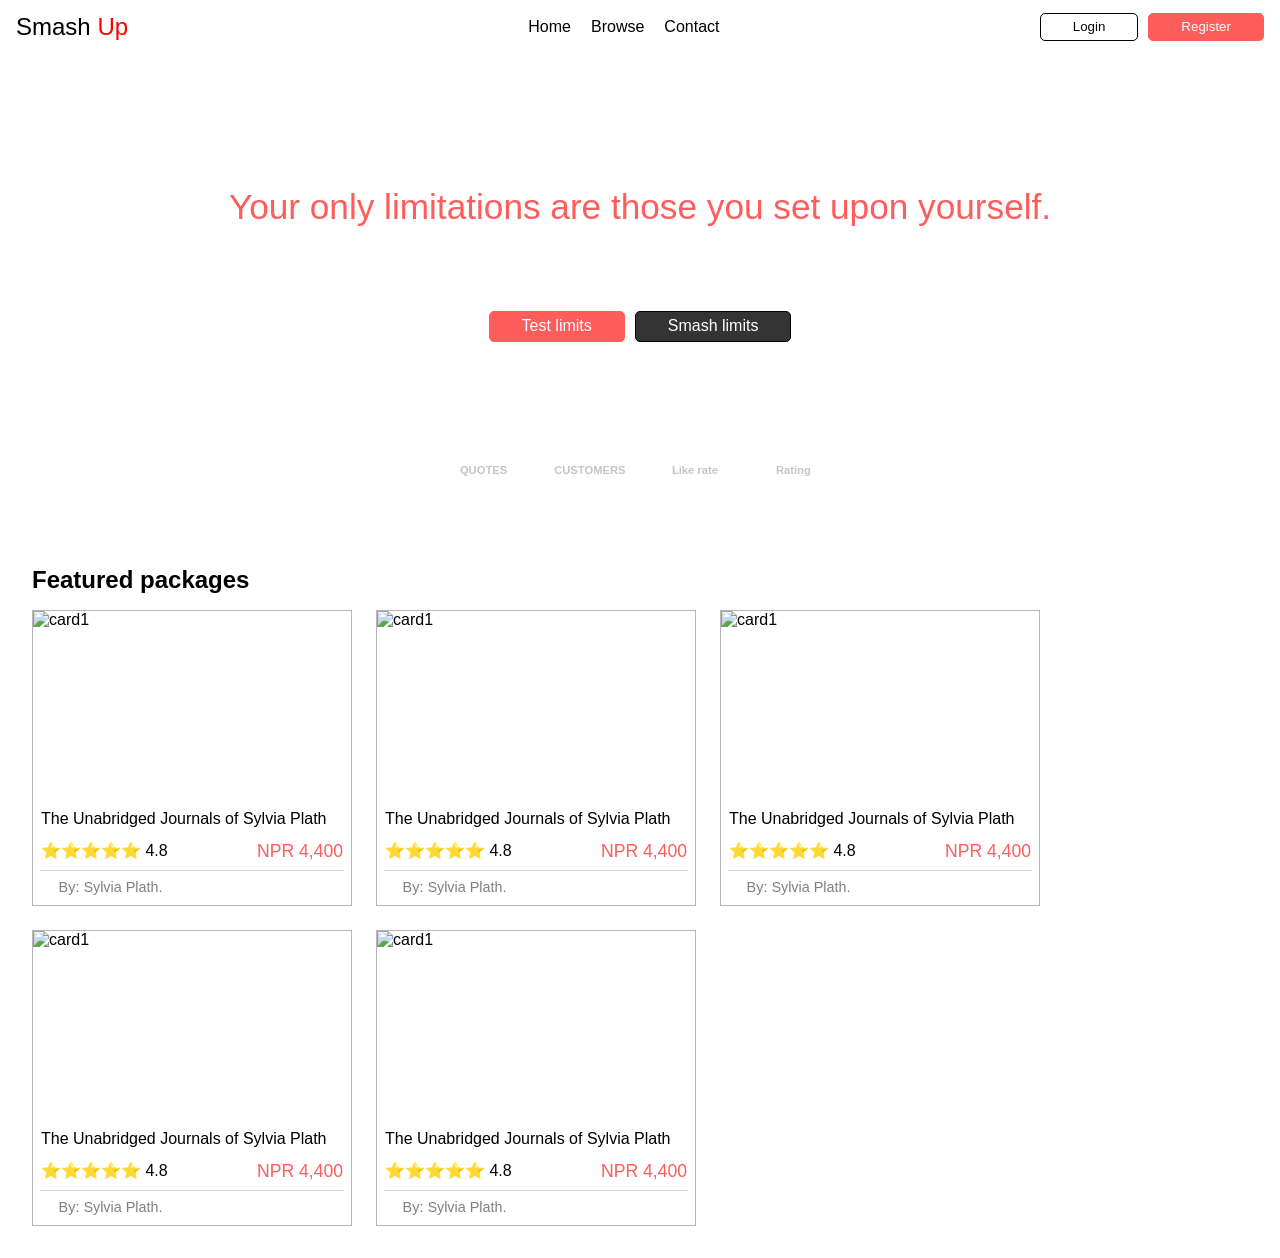
==== smashUp/index.html @ ab324b08 "partial smashUp design  completed" ====
<!doctype html>
<html lang="en">
  <head>
    <meta charset="UTF-8" />
    <meta name="viewport" content="width=device-width, initial-scale=1.0" />
    <link rel="stylesheet" href="../gobal.css" />
    <link rel="stylesheet" href="style.css" />
    <title>Smash up</title>
  </head>
  <body>
    <nav>
      <div style="font-size: 1.5rem">
        <span>Smash</span> <span style="color: red">Up</span>
      </div>
      <ul class="links">
        <li>Home</li>
        <li>Browse</li>
        <li>Contact</li>
      </ul>
      <div class="navBtns">
        <button class="primary">Login</button>
        <button class="secondary">Register</button>
      </div>
    </nav>
    <!-- Below nav bar -->

    <div class="about">
      <div class="quote">
        <p>Believe in your infinite potential.</p>
        <p style="font-size: 2.2rem; color: #ff5c5c">
          Your only limitations are those you set upon yourself.
        </p>
      </div>
      <div class="smallQuote">
        Believe in yourself, your abilities and your own potential. Never let
        self-doubt hold you captive. You are worthy of all that you dream of and
        hope for.
      </div>
      <div class="aboutBtns">
        <button class="secondary">Test limits</button>
        <button class="primary" style="background-color: #343434; color: white">
          Smash limits
        </button>
      </div>
      <div
        style="
          background-color: white;
          height: 1.5px;
          width: 100%;
          opacity: 0.18;
          margin-top: 2rem;
        "
      ></div>
      <div class="stats">
        <div>
          50+
          <p>QUOTES</p>
        </div>
        <div>
          5k
          <p>CUSTOMERS</p>
        </div>
        <div>
          95%
          <p>Like rate</p>
        </div>
        <div>
          4.5*
          <p>Rating</p>
        </div>
      </div>
    </div>
    <!-- Featured packages -->
    <div class="packages">
      <h2>Featured packages</h2>
      <div class="cards">
        <div class="card">
          <div class="cardImg">
            <img
              src="https://t4.ftcdn.net/jpg/07/15/46/61/360_F_715466186_xpLznUuqiA5ASGG9DcxaxPcdkN6RfTl3.jpg"
              alt="card1"
            />
          </div>
          <div class="cardDescription">
            <div class="cardTitle">The Unabridged Journals of Sylvia Plath</div>
            <div class="cardStats">
              <div>⭐⭐⭐⭐⭐ 4.8</div>
              <span class="cardCost"> NPR 4,400 </span>
            </div>
            <div
              style="
                background-color: black;
                height: 1px;
                width: 100%;
                opacity: 0.18;
                margin-top: 0.5rem;
              "
            ></div>
            <div class="cardCredit">By: Sylvia Plath.</div>
          </div>
        </div>
        <div class="card">
          <div class="cardImg">
            <img
              src="https://t4.ftcdn.net/jpg/07/15/46/61/360_F_715466186_xpLznUuqiA5ASGG9DcxaxPcdkN6RfTl3.jpg"
              alt="card1"
            />
          </div>
          <div class="cardDescription">
            <div class="cardTitle">The Unabridged Journals of Sylvia Plath</div>
            <div class="cardStats">
              <div>⭐⭐⭐⭐⭐ 4.8</div>
              <span class="cardCost"> NPR 4,400 </span>
            </div>
            <div
              style="
                background-color: black;
                height: 1px;
                width: 100%;
                opacity: 0.18;
                margin-top: 0.5rem;
              "
            ></div>
            <div class="cardCredit">By: Sylvia Plath.</div>
          </div>
        </div>
        <div class="card">
          <div class="cardImg">
            <img
              src="https://t4.ftcdn.net/jpg/07/15/46/61/360_F_715466186_xpLznUuqiA5ASGG9DcxaxPcdkN6RfTl3.jpg"
              alt="card1"
            />
          </div>
          <div class="cardDescription">
            <div class="cardTitle">The Unabridged Journals of Sylvia Plath</div>
            <div class="cardStats">
              <div>⭐⭐⭐⭐⭐ 4.8</div>
              <span class="cardCost"> NPR 4,400 </span>
            </div>
            <div
              style="
                background-color: black;
                height: 1px;
                width: 100%;
                opacity: 0.18;
                margin-top: 0.5rem;
              "
            ></div>
            <div class="cardCredit">By: Sylvia Plath.</div>
          </div>
        </div>
        <div class="card">
          <div class="cardImg">
            <img
              src="https://t4.ftcdn.net/jpg/07/15/46/61/360_F_715466186_xpLznUuqiA5ASGG9DcxaxPcdkN6RfTl3.jpg"
              alt="card1"
            />
          </div>
          <div class="cardDescription">
            <div class="cardTitle">The Unabridged Journals of Sylvia Plath</div>
            <div class="cardStats">
              <div>⭐⭐⭐⭐⭐ 4.8</div>
              <span class="cardCost"> NPR 4,400 </span>
            </div>
            <div
              style="
                background-color: black;
                height: 1px;
                width: 100%;
                opacity: 0.18;
                margin-top: 0.5rem;
              "
            ></div>
            <div class="cardCredit">By: Sylvia Plath.</div>
          </div>
        </div>
        <div class="card">
          <div class="cardImg">
            <img
              src="https://t4.ftcdn.net/jpg/07/15/46/61/360_F_715466186_xpLznUuqiA5ASGG9DcxaxPcdkN6RfTl3.jpg"
              alt="card1"
            />
          </div>
          <div class="cardDescription">
            <div class="cardTitle">The Unabridged Journals of Sylvia Plath</div>
            <div class="cardStats">
              <div>⭐⭐⭐⭐⭐ 4.8</div>
              <span class="cardCost"> NPR 4,400 </span>
            </div>
            <div
              style="
                background-color: black;
                height: 1px;
                width: 100%;
                opacity: 0.18;
                margin-top: 0.5rem;
              "
            ></div>
            <div class="cardCredit">By: Sylvia Plath.</div>
          </div>
        </div>
      </div>
    </div>
    <!-- Browse -->
     
  </body>
</html>
---- gobal.css ----
* {
  padding: 0;
  margin: 0;
  box-sizing: border-box;
}
---- smashUp/style.css ----
* {
  font-family: "Gill Sans", "Gill Sans MT", Calibri, "Trebuchet MS", sans-serif;
}

nav {
  display: flex;
  justify-content: space-between;
  align-items: center;
  padding: 0.8rem 1rem 0.8rem 1rem;
}
.links {
  display: flex;
  list-style: none;
  gap: 20px;
  align-items: center;
  margin-left: 5rem;
}
.links > li {
  cursor: pointer;
  &:hover {
    color: #ff5c5c;
  }
}
button {
  border: none;
  padding: 0.35rem 2rem;
  border-radius: 5px;
  cursor: pointer;
}
.navBtns {
  display: flex;
  align-items: center;
  gap: 10px;
}
.primary {
  background-color: white;
  border: 0.4px solid black;
}
.secondary {
  background-color: #ff5c5c;
  color: white;
  border: 0.4px solid #ff5c5c;
}

.about{
    height: 30rem;
    background: url("https://coolbackgrounds.io/images/compute-ea4c57a4.png");
    background-repeat: no-repeat;
    background-position: top right;
    padding: 1rem;
    color: white;
    display: flex;
    flex-direction: column;
    align-items: center;
    gap: 10px;
}
.quote{
    text-align: center;
    margin-top: 5rem;
    font-size: 2rem;

}

.smallQuote{
 width: 35%;
}

.aboutBtns{
    margin-top: 10px;
    display: flex;
    gap: 10px;
    align-items: center;
}
.aboutBtns button{
    font-size: 1rem;
}
.stats{
    display: flex;
    align-items: center;
    gap:2.5rem;
    margin-top: 2rem;
}
.stats div{
    font-size: 2rem;
}
.stats div p{
    font-size: 0.7rem;
    color: gray;
    opacity: 0.45;
    font-weight: bold;
    margin-left: 0.4rem;
}
.packages{
    padding: 2rem;
}
.cards{
    margin-top: 1rem;
    display: flex;
    gap: 1.5rem;
    flex-wrap: wrap;
}
.card{
    width: 20rem;
    height: 18.5rem;
    border: 1px solid #B6B6B6;
}
.cardImg{
    height: 65%;
}
.cardImg img{
    width: 100%;
    height: 100%;
    object-fit: cover;
}
.cardDescription{
    padding: 0.5rem;
}
.cardStats{
    margin-top: 0.8rem;
    display: flex;
    justify-content: space-between;
}
.cardCost{
    color: #ff5c5c;
    font-size: 1.1rem;
}
.cardCredit{
    margin-top: 0.5rem;
    font-size: 0.9rem;
    color: grey;
    margin-left: 1.1rem;
}
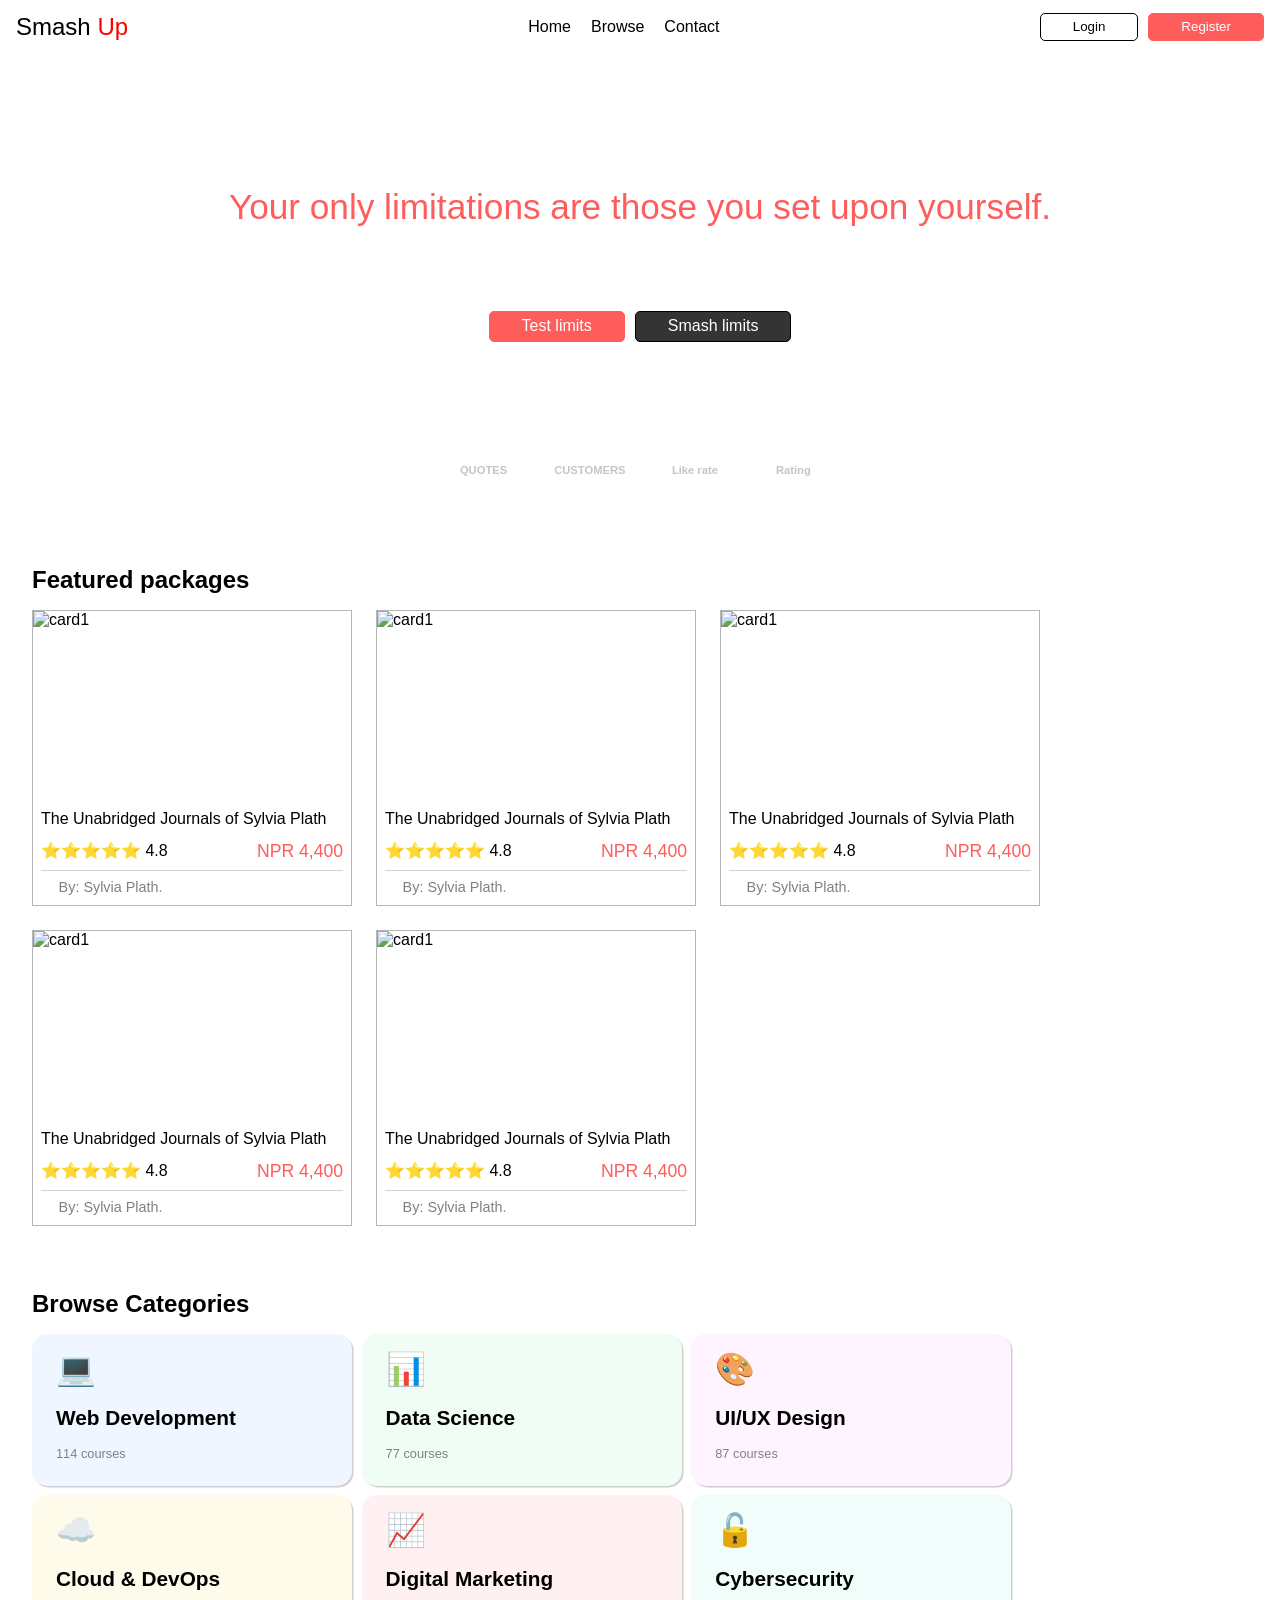
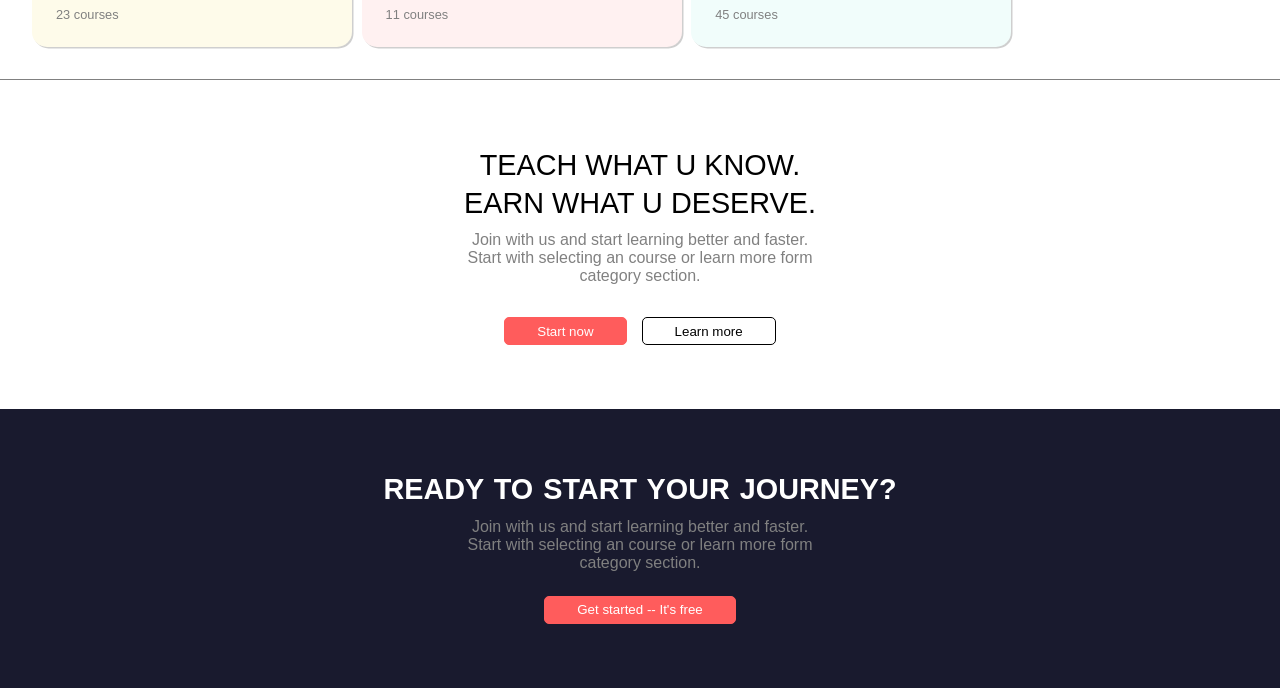
==== commit 0d4f2bd0: "smashUp design  completed" ====
--- a/smashUp/index.html
+++ b/smashUp/index.html
@@ -202,6 +202,64 @@
       </div>
     </div>
     <!-- Browse -->
-     
+    <div class="browse">
+      <h2>Browse Categories</h2>
+
+      <div class="cards" style="gap: 0.6rem">
+        <div class="categoryCard" style="background-color: #eff6ff">
+          <div class="icon">💻</div>
+          <div class="categoryTitle">Web Development</div>
+          <span class="categoryAmount">114 courses</span>
+        </div>
+
+        <div class="categoryCard" style="background-color: #f0fdf4">
+          <div class="icon">📊</div>
+          <div class="categoryTitle">Data Science</div>
+          <span class="categoryAmount">77 courses</span>
+        </div>
+        <div class="categoryCard" style="background-color: #fef4ff">
+          <div class="icon">🎨</div>
+          <div class="categoryTitle">UI/UX Design</div>
+          <span class="categoryAmount">87 courses</span>
+        </div>
+        <div class="categoryCard" style="background-color: #fefbea">
+          <div class="icon">☁️</div>
+          <div class="categoryTitle">Cloud & DevOps</div>
+          <span class="categoryAmount">23 courses</span>
+        </div>
+        <div class="categoryCard" style="background-color: #fff1f1">
+          <div class="icon">📈</div>
+          <div class="categoryTitle">Digital Marketing</div>
+          <span class="categoryAmount">11 courses</span>
+        </div>
+        <div class="categoryCard" style="background-color: #f1fdfb">
+          <div class="icon">🔓</div>
+          <div class="categoryTitle">Cybersecurity</div>
+          <span class="categoryAmount">45 courses</span>
+        </div>
+      </div>
+    </div>
+    <!-- above footer -->
+    <div class="additionalInfo">
+      <p>teach what u know.</p>
+      <p>earn what u deserve.</p>
+      <span
+        >Join with us and start learning better and faster. Start with selecting
+        an course or learn more form category section.</span
+      >
+      <div>
+        <button class="secondary">Start now</button>
+        <button class="primary">Learn more</button>
+      </div>
+    </div>
+    <!-- Footer -->
+    <footer>
+      <h2>ready to start your journey?</h2>
+      <span
+        >Join with us and start learning better and faster. Start with selecting
+        an course or learn more form category section.</span
+      >
+      <button class="secondary">Get started -- It's free</button>
+    </footer>
   </body>
 </html>
--- a/smashUp/style.css
+++ b/smashUp/style.css
@@ -42,91 +42,157 @@
   border: 0.4px solid #ff5c5c;
 }
 
-.about{
-    height: 30rem;
-    background: url("https://coolbackgrounds.io/images/compute-ea4c57a4.png");
-    background-repeat: no-repeat;
-    background-position: top right;
-    padding: 1rem;
-    color: white;
-    display: flex;
-    flex-direction: column;
-    align-items: center;
-    gap: 10px;
+.about {
+  height: 30rem;
+  background: url("https://coolbackgrounds.io/images/compute-ea4c57a4.png");
+  background-repeat: no-repeat;
+  background-position: top right;
+  padding: 1rem;
+  color: white;
+  display: flex;
+  flex-direction: column;
+  align-items: center;
+  gap: 10px;
 }
-.quote{
-    text-align: center;
-    margin-top: 5rem;
-    font-size: 2rem;
-
+.quote {
+  text-align: center;
+  margin-top: 5rem;
+  font-size: 2rem;
 }
 
-.smallQuote{
- width: 35%;
+.smallQuote {
+  width: 35%;
 }
 
-.aboutBtns{
-    margin-top: 10px;
-    display: flex;
-    gap: 10px;
-    align-items: center;
+.aboutBtns {
+  margin-top: 10px;
+  display: flex;
+  gap: 10px;
+  align-items: center;
 }
-.aboutBtns button{
-    font-size: 1rem;
+.aboutBtns button {
+  font-size: 1rem;
 }
-.stats{
-    display: flex;
-    align-items: center;
-    gap:2.5rem;
-    margin-top: 2rem;
+.stats {
+  display: flex;
+  align-items: center;
+  gap: 2.5rem;
+  margin-top: 2rem;
 }
-.stats div{
-    font-size: 2rem;
+.stats div {
+  font-size: 2rem;
 }
-.stats div p{
-    font-size: 0.7rem;
-    color: gray;
-    opacity: 0.45;
-    font-weight: bold;
-    margin-left: 0.4rem;
+.stats div p {
+  font-size: 0.7rem;
+  color: gray;
+  opacity: 0.45;
+  font-weight: bold;
+  margin-left: 0.4rem;
 }
-.packages{
-    padding: 2rem;
+.packages,
+.browse {
+  padding: 2rem;
 }
-.cards{
-    margin-top: 1rem;
-    display: flex;
-    gap: 1.5rem;
-    flex-wrap: wrap;
+.cards {
+  margin-top: 1rem;
+  display: flex;
+  gap: 1.5rem;
+  flex-wrap: wrap;
 }
-.card{
-    width: 20rem;
-    height: 18.5rem;
-    border: 1px solid #B6B6B6;
+.card {
+  width: 20rem;
+  height: 18.5rem;
+  border: 1px solid #b6b6b6;
 }
-.cardImg{
-    height: 65%;
+.cardImg {
+  height: 65%;
 }
-.cardImg img{
-    width: 100%;
-    height: 100%;
-    object-fit: cover;
+.cardImg img {
+  width: 100%;
+  height: 100%;
+  object-fit: cover;
 }
-.cardDescription{
-    padding: 0.5rem;
+.cardDescription {
+  padding: 0.5rem;
 }
-.cardStats{
-    margin-top: 0.8rem;
-    display: flex;
-    justify-content: space-between;
+.cardStats {
+  margin-top: 0.8rem;
+  display: flex;
+  justify-content: space-between;
 }
-.cardCost{
-    color: #ff5c5c;
-    font-size: 1.1rem;
+.cardCost {
+  color: #ff5c5c;
+  font-size: 1.1rem;
 }
-.cardCredit{
-    margin-top: 0.5rem;
-    font-size: 0.9rem;
-    color: grey;
-    margin-left: 1.1rem;
+.cardCredit {
+  margin-top: 0.5rem;
+  font-size: 0.9rem;
+  color: grey;
+  margin-left: 1.1rem;
+}
+.categoryCard {
+  display: flex;
+  flex-direction: column;
+  width: 20rem;
+  height: 9.5rem;
+  padding: 1rem 1.5rem;
+  gap: 0.8rem;
+  border-radius: 15px;
+  box-shadow: 1.5px 1.5px #cfcfcf;
+  cursor: pointer;
+}
+.categoryCard .icon {
+  font-size: 2rem;
+  margin-bottom: 5px;
+}
+.categoryCard .categoryTitle {
+  font-size: 1.3rem;
+  font-weight: bold;
+}
+.categoryCard .categoryAmount {
+  margin-top: 0.2rem;
+  color: grey;
+  font-size: 0.8rem;
+}
+.additionalInfo {
+  border-top: 0.5px solid grey;
+  padding: 4rem 2rem;
+  display: flex;
+  flex-direction: column;
+  align-items: center;
+}
+.additionalInfo p {
+  text-transform: uppercase;
+  font-size: 1.8rem;
+  font-style: bold;
+  margin-top: 0.3rem;
+}
+.additionalInfo span, footer span {
+  width: 30%;
+  margin-top: 0.7rem;
+  color: grey;
+  text-align: center;
+}
+.additionalInfo div {
+  margin-top: 2rem;
+  display: flex;
+  gap: 15px;
+}
+footer {
+  padding: 4rem 2rem;
+   display: flex;
+   flex-direction: column;
+   align-items: center;
+  background-color: #191a2e;
+}
+footer h2 {
+  text-transform: uppercase;
+  font-size: 1.8rem;
+  font-style: bold;
+  color: white;
+  word-spacing: 2px;
+}
+
+footer button{
+    margin-top: 1.5rem;
 }
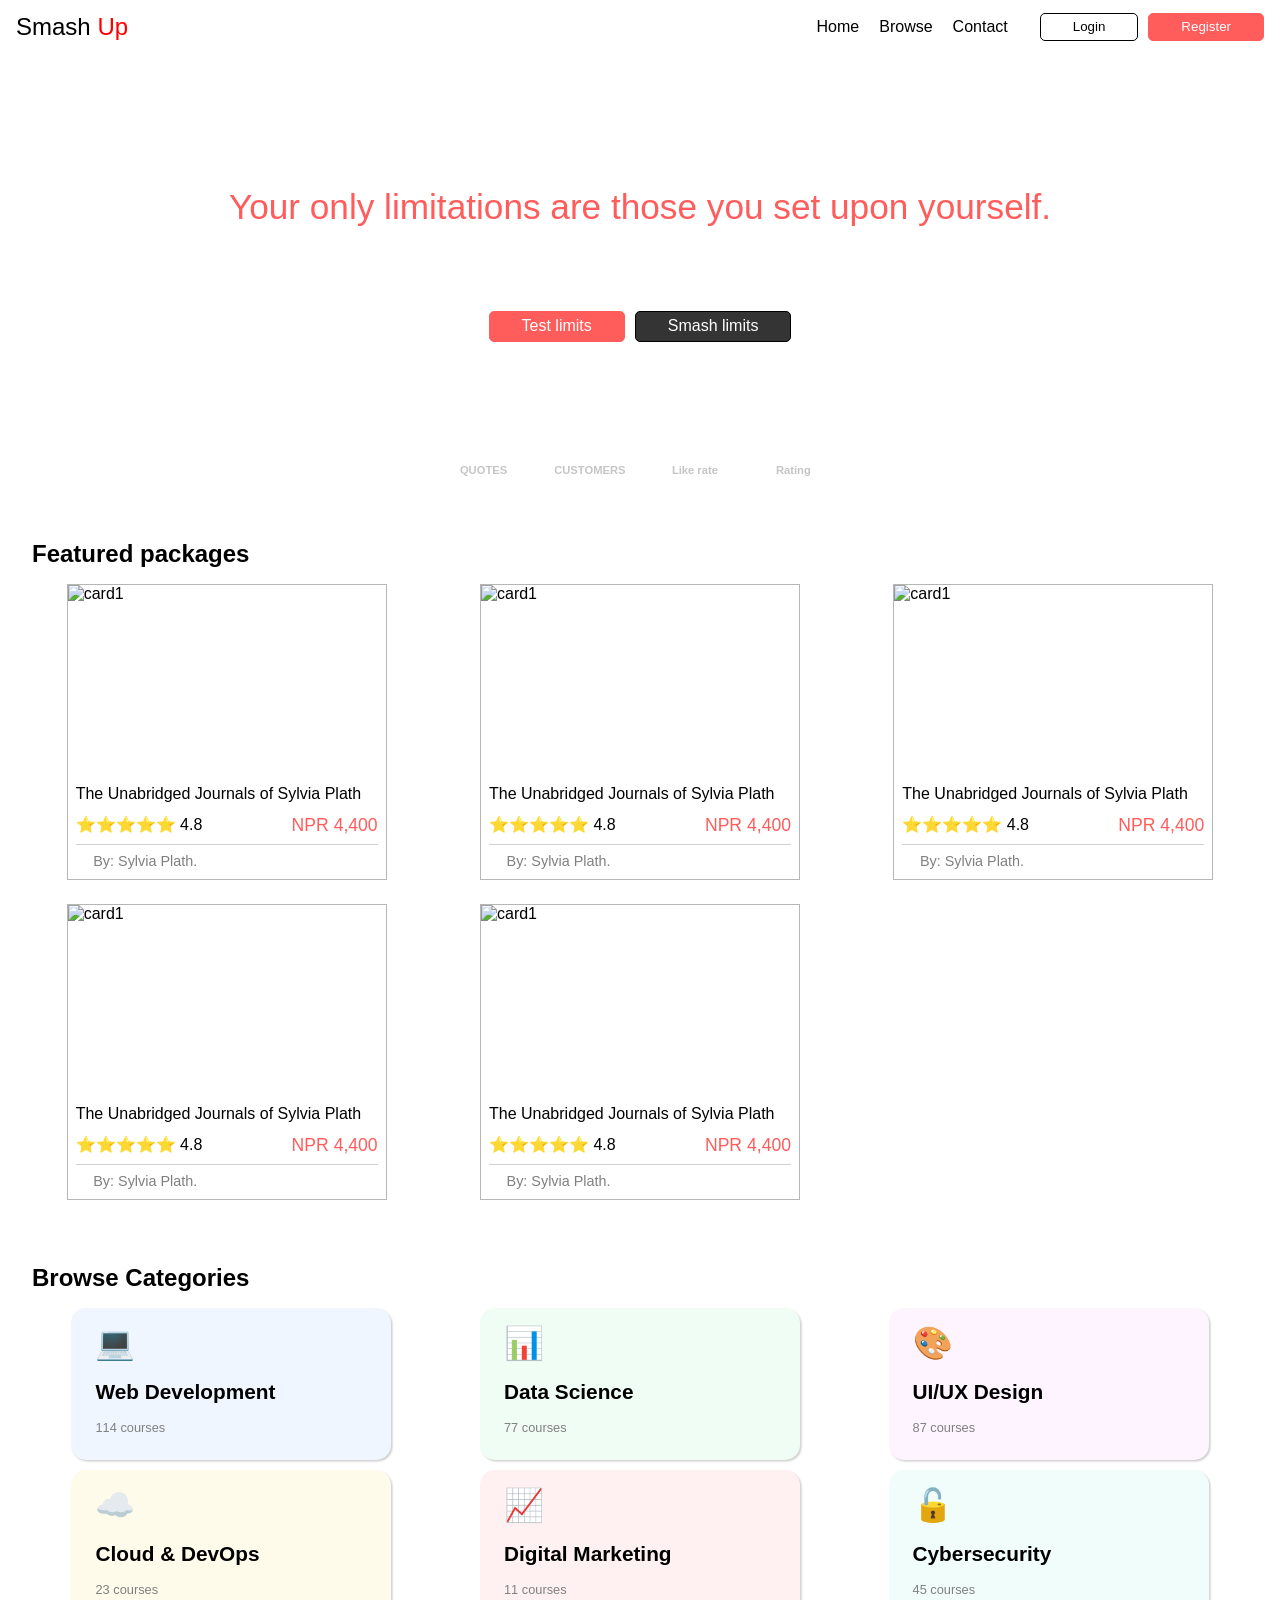
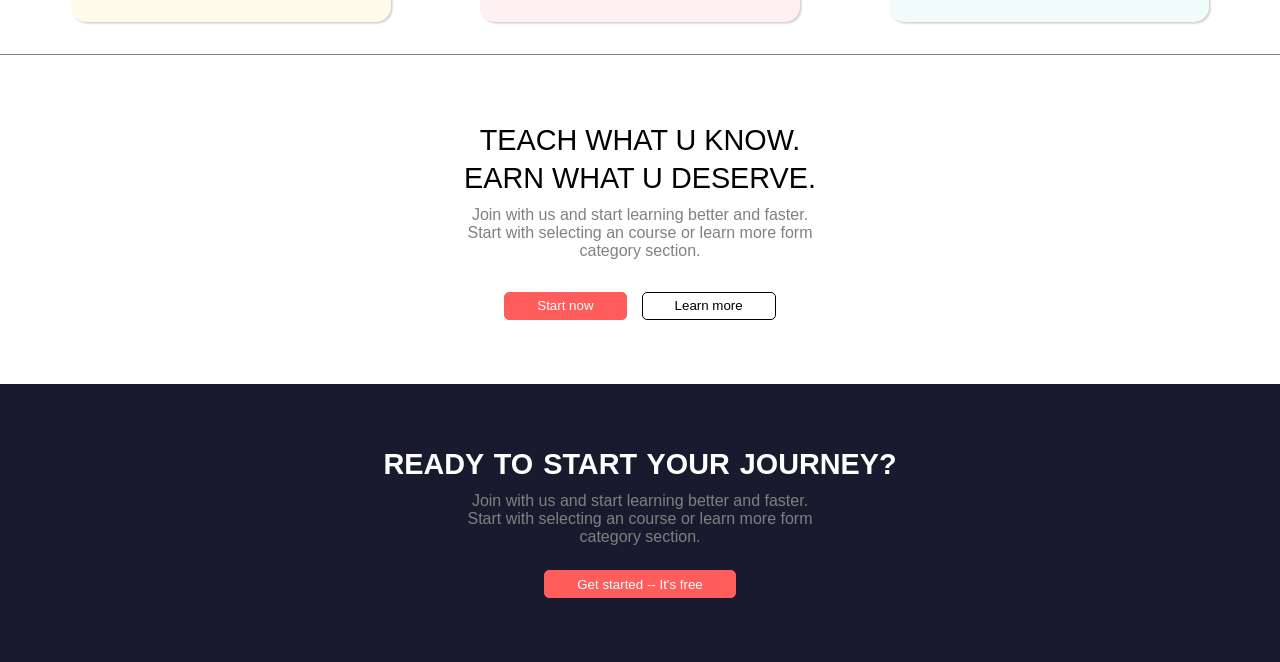
==== commit 7809c838: "dynamic nav system on mobile deivces" ====
--- a/smashUp/index.html
+++ b/smashUp/index.html
@@ -5,6 +5,13 @@
     <meta name="viewport" content="width=device-width, initial-scale=1.0" />
     <link rel="stylesheet" href="../gobal.css" />
     <link rel="stylesheet" href="style.css" />
+    <link
+      rel="stylesheet"
+      href="https://cdnjs.cloudflare.com/ajax/libs/font-awesome/7.3.1/css/all.min.css"
+      integrity="sha512-QeR2VH+lsBE5LSAe1Q5EnTBbe7XTBubt8dG93Y7gidSgdMCr8nVqKcfKAMyN96SV8KDbZVTDXChatu5G2KQGzg=="
+      crossorigin="anonymous"
+      referrerpolicy="no-referrer"
+    />
     <title>Smash up</title>
   </head>
   <body>
@@ -12,15 +19,25 @@
       <div style="font-size: 1.5rem">
         <span>Smash</span> <span style="color: red">Up</span>
       </div>
-      <ul class="links">
-        <li>Home</li>
-        <li>Browse</li>
-        <li>Contact</li>
-      </ul>
-      <div class="navBtns">
-        <button class="primary">Login</button>
-        <button class="secondary">Register</button>
-      </div>
+      <div class="sideBarNav">
+        <ul class="links">
+          <li>Home</li>
+          <li>Browse</li>
+          <li>Contact</li>
+        </ul>
+        <div class="navBtns">
+          <button class="primary">Login</button>
+          <button class="secondary">Register</button>
+        </div>
+        <button class="sideBarNavCloseBtn">
+          <i class="fa-solid fa-xmark"></i>
+        </button>
+      </div>
+
+      <button class="sideBarNavOpenBtn">
+        <i class="fa-solid fa-bars"></i>
+      </button>
+      <div class="dummyBg"></div>
     </nav>
     <!-- Below nav bar -->
 
@@ -261,5 +278,21 @@
       >
       <button class="secondary">Get started -- It's free</button>
     </footer>
+    <script>
+   const openBtn = document.querySelector(".sideBarNavOpenBtn");
+   const closeBtn = document.querySelector(".sideBarNavCloseBtn");
+   const sideBarNav = document.querySelector(".sideBarNav");
+   const dummyBg = document.querySelector(".dummyBg")
+   openBtn.addEventListener("click",()=>{
+    sideBarNav.style.right = "0"
+    dummyBg.style.visibility = "visible"
+    dummyBg.style.opacity = "0.8"
+   })
+   closeBtn.addEventListener("click",()=>{
+    sideBarNav.style.right = "-200px"
+    dummyBg.style.visibility = "hidden"
+    dummyBg.style.opacity = "0"
+   })
+    </script>
   </body>
 </html>
--- a/gobal.css
+++ b/gobal.css
@@ -2,4 +2,5 @@
   padding: 0;
   margin: 0;
   box-sizing: border-box;
+  font-family: "Gill Sans", "Gill Sans MT", Calibri, "Trebuchet MS", sans-serif;
 }
--- a/smashUp/style.css
+++ b/smashUp/style.css
@@ -7,6 +7,12 @@
   justify-content: space-between;
   align-items: center;
   padding: 0.8rem 1rem 0.8rem 1rem;
+}
+.sideBarNav {
+  display: flex;
+  justify-content: space-between;
+  align-items: center;
+  gap: 2rem;
 }
 .links {
   display: flex;
@@ -43,11 +49,13 @@
 }
 
 .about {
-  height: 30rem;
+  height: calc(fit-content+20rem);
+
   background: url("https://coolbackgrounds.io/images/compute-ea4c57a4.png");
   background-repeat: no-repeat;
   background-position: top right;
   padding: 1rem;
+  padding-bottom: 2rem;
   color: white;
   display: flex;
   flex-direction: column;
@@ -95,9 +103,11 @@
 }
 .cards {
   margin-top: 1rem;
-  display: flex;
+  display: grid;
+  grid-template-columns: repeat(4, 1fr);
+  width: 100%;
   gap: 1.5rem;
-  flex-wrap: wrap;
+  justify-items: center;
 }
 .card {
   width: 20rem;
@@ -138,7 +148,7 @@
   padding: 1rem 1.5rem;
   gap: 0.8rem;
   border-radius: 15px;
-  box-shadow: 1.5px 1.5px #cfcfcf;
+  box-shadow: 1.5px 1.5px 2px #cfcfcf;
   cursor: pointer;
 }
 .categoryCard .icon {
@@ -166,8 +176,10 @@
   font-size: 1.8rem;
   font-style: bold;
   margin-top: 0.3rem;
-}
-.additionalInfo span, footer span {
+  text-align: center;
+}
+.additionalInfo span,
+footer span {
   width: 30%;
   margin-top: 0.7rem;
   color: grey;
@@ -180,9 +192,9 @@
 }
 footer {
   padding: 4rem 2rem;
-   display: flex;
-   flex-direction: column;
-   align-items: center;
+  display: flex;
+  flex-direction: column;
+  align-items: center;
   background-color: #191a2e;
 }
 footer h2 {
@@ -191,8 +203,112 @@
   font-style: bold;
   color: white;
   word-spacing: 2px;
-}
-
-footer button{
-    margin-top: 1.5rem;
-}+  text-align: center;
+}
+
+footer button {
+  margin-top: 1.5rem;
+}
+/* SideNavBar added */
+
+.sideBarNavOpenBtn,
+.sideBarNavCloseBtn {
+  font-size: 1.5rem;
+  border: none;
+  background-color: transparent;
+  outline: none;
+  display: none;
+}
+
+.sideBarNavCloseBtn {
+  color: white;
+  position: absolute;
+  top: -20px;
+  right: -20px;
+  padding: 2rem;
+  font-size: 2rem;
+}
+.dummyBg {
+  position: fixed;
+  visibility: hidden;
+  inset: 0;
+  z-index: 1;
+  opacity: 0;
+  background-color: rgb(0, 0, 0);
+  filter: blur(0.2rem);
+  transition: all 0.2s ease-in-out;
+}
+@media screen and (min-width: 1024px) {
+  .dummyBg{
+      visibility: hidden !important;
+      opacity: 0 !important;
+  }
+  .cards {
+    grid-template-columns: repeat(3, 1fr);
+  }
+  .about {
+    background-repeat: repeat;
+  }
+}
+@media screen and (min-width: 768px) and (max-width: 1023px) {
+  .cards {
+    grid-template-columns: repeat(2, 1fr);
+  }
+}
+
+@media screen and (max-width: 767px) {
+  .cards {
+    grid-template-columns: 1fr;
+  }
+
+  .smallQuote {
+    width: 70%;
+  }
+  .browse > .cards {
+    gap: 1.8rem !important;
+  }
+  footer span,
+  .additionalInfo span {
+    width: 70%;
+  }
+  .about {
+    background-position: bottom right;
+  }
+  .sideBarNavOpenBtn {
+    display: inline;
+    padding: 0.5rem 0rem;
+  }
+  .sideBarNavCloseBtn {
+    display: inline;
+  }
+  .sideBarNav {
+    position: fixed;
+    top: 0;
+    bottom: 0;
+    background-color: #343a40;
+    width: 200px;
+    z-index: 2;
+    display: flex;
+    flex-direction: column;
+    justify-content: start;
+    padding: 3rem 2rem;
+    color: white;
+    right: -200px;
+    transition: all 0.2s ease-in-out;
+  }
+  .links,
+  .navBtns {
+    display: flex;
+    flex-direction: column;
+    align-items: center;
+    font-size: 1.8rem;
+  }
+  .navBtns button {
+    font-size: 1.8rem;
+    margin-top: 1rem;
+  }
+  .links {
+    margin-left: 0rem;
+    margin-top: 2.5rem;
+  }
+}
